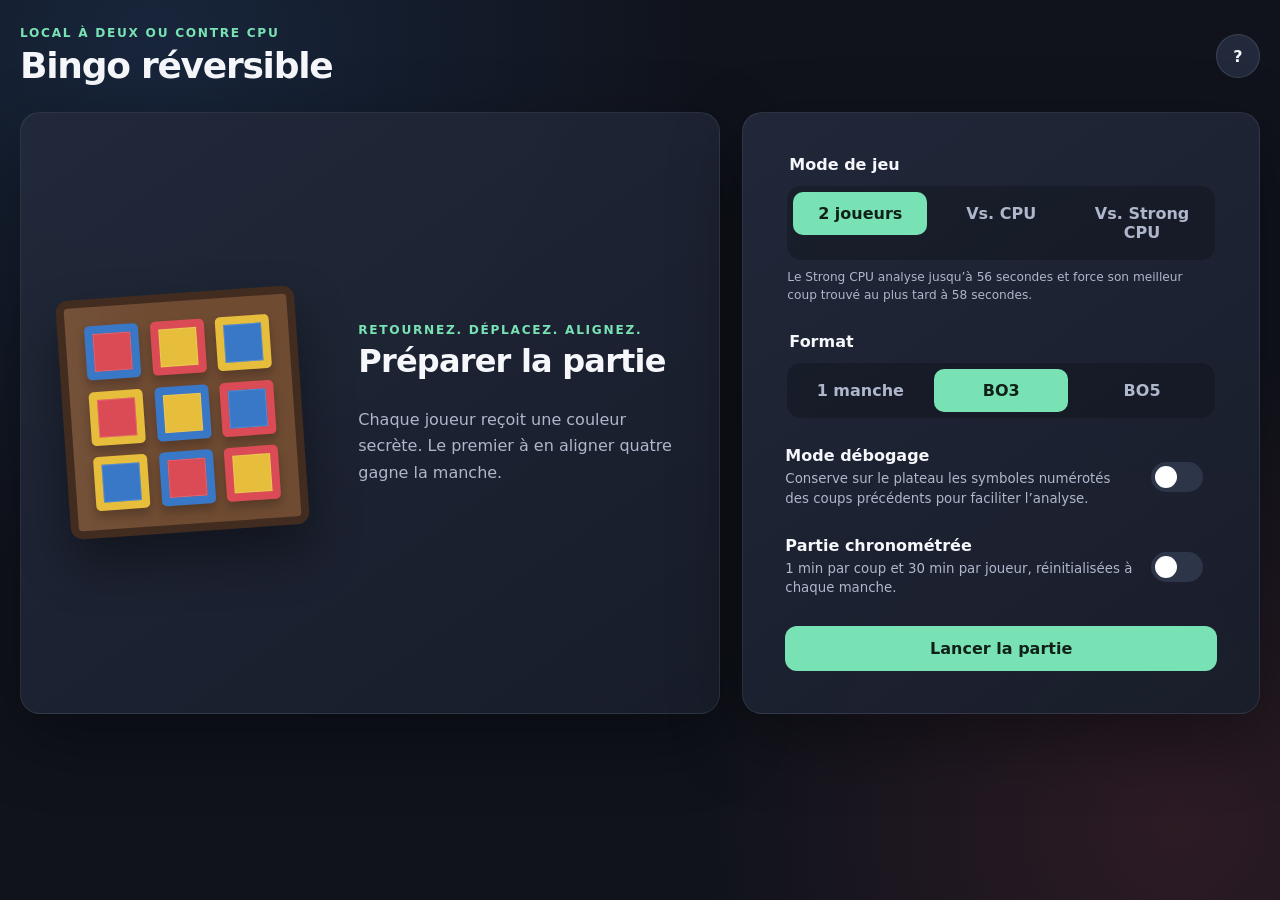
==== index.html @ 916dd103 "Charge les améliorations de partie et le Strong CPU v3" ====
<!doctype html>
<html lang="fr">
<head>
  <meta charset="utf-8">
  <meta name="viewport" content="width=device-width, initial-scale=1, viewport-fit=cover">
  <meta name="theme-color" content="#171a24">
  <meta name="description" content="Bingo réversible, jeu de stratégie sur un plateau 4 × 4, en local ou contre le CPU.">
  <title>Bingo réversible</title>
  <link rel="stylesheet" href="styles.css?v=3">
  <link rel="stylesheet" href="tile-fix.css?v=5">
  <link rel="stylesheet" href="mode-cpu.css?v=2">
  <link rel="stylesheet" href="result-score.css?v=2">
  <link rel="stylesheet" href="strong-upgrade.css?v=1">
  <link rel="stylesheet" href="game-upgrade-v3.css?v=1">
</head>
<body>
  <div class="app-shell">
    <header class="topbar">
      <div>
        <p class="eyebrow">Local à deux ou contre CPU</p>
        <h1>Bingo réversible</h1>
      </div>
      <button id="rulesBtn" class="icon-button" type="button" aria-label="Afficher les règles" title="Règles">?</button>
    </header>

    <main>
      <section id="menuScreen" class="screen menu-screen" aria-labelledby="menuTitle">
        <div class="hero-card">
          <div class="hero-board" aria-hidden="true">
            <div class="mini-tile tile-rb" data-face="0"></div>
            <div class="mini-tile tile-yr" data-face="0"></div>
            <div class="mini-tile tile-by" data-face="0"></div>
            <div class="mini-tile tile-yr" data-face="1"></div>
            <div class="mini-tile tile-by" data-face="1"></div>
            <div class="mini-tile tile-rb" data-face="1"></div>
            <div class="mini-tile tile-by" data-face="0"></div>
            <div class="mini-tile tile-rb" data-face="0"></div>
            <div class="mini-tile tile-yr" data-face="0"></div>
          </div>
          <div>
            <p class="eyebrow">Retournez. Déplacez. Alignez.</p>
            <h2 id="menuTitle">Préparer la partie</h2>
            <p>Chaque joueur reçoit une couleur secrète. Le premier à en aligner quatre gagne la manche.</p>
          </div>
        </div>

        <form id="setupForm" class="setup-card">
          <fieldset>
            <legend>Mode de jeu</legend>
            <div class="segmented-control mode-control" role="radiogroup" aria-label="Mode de jeu">
              <label><input type="radio" name="mode" value="local" checked><span>2 joueurs</span></label>
              <label><input type="radio" name="mode" value="cpu"><span>Vs. CPU</span></label>
              <label><input type="radio" name="mode" value="strong"><span>Vs. Strong CPU</span></label>
            </div>
            <small class="mode-note">Le Strong CPU analyse jusqu’à 56 secondes et force son meilleur coup trouvé au plus tard à 58 secondes.</small>
          </fieldset>

          <fieldset>
            <legend>Format</legend>
            <div class="segmented-control" role="radiogroup" aria-label="Format de la partie">
              <label><input type="radio" name="series" value="1"><span>1 manche</span></label>
              <label><input type="radio" name="series" value="3" checked><span>BO3</span></label>
              <label><input type="radio" name="series" value="5"><span>BO5</span></label>
            </div>
          </fieldset>

          <label class="toggle-row" for="timersEnabled">
            <span>
              <strong>Partie chronométrée</strong>
              <small>1 min par coup et 30 min par joueur, réinitialisées à chaque manche.</small>
            </span>
            <input id="timersEnabled" type="checkbox">
            <span class="toggle" aria-hidden="true"></span>
          </label>

          <button class="primary-button" type="submit">Lancer la partie</button>
        </form>
      </section>

      <section id="gameScreen" class="screen game-screen hidden" aria-live="polite">
        <div class="match-header">
          <div class="score-card player-card" id="player1Card">
            <div class="player-title"><span class="player-dot p1"></span><strong id="player1Name">Joueur 1</strong></div>
            <div class="player-stats">
              <span>Manches <b id="scoreP1">0</b></span>
              <span id="clockP1Wrap" class="clock hidden">⏱ <b id="clockP1">30:00</b></span>
            </div>
          </div>

          <div class="round-card">
            <span id="seriesLabel">BO3</span>
            <strong id="roundLabel">Manche 1</strong>
            <small id="moveLabel">Coup 1 / 50</small>
          </div>

          <div class="score-card player-card" id="player2Card">
            <div class="player-title"><span class="player-dot p2"></span><strong id="player2Name">Joueur 2</strong></div>
            <div class="player-stats">
              <span>Manches <b id="scoreP2">0</b></span>
              <span id="clockP2Wrap" class="clock hidden">⏱ <b id="clockP2">30:00</b></span>
            </div>
          </div>
        </div>

        <div class="turn-banner">
          <div>
            <span id="turnText">Tour du joueur 1</span>
            <small id="phaseText">Pose obligatoire</small>
          </div>
          <div id="turnClockWrap" class="turn-clock hidden" aria-label="Temps restant pour ce coup">
            <span>Ce coup</span>
            <strong id="turnClock">1:00</strong>
          </div>
        </div>

        <div class="game-layout">
          <section class="board-panel" aria-label="Plateau de jeu">
            <div id="board" class="board" role="grid" aria-label="Plateau 4 par 4"></div>
            <p id="boardHint" class="board-hint">Choisissez une tuile, puis une case vide.</p>
          </section>

          <aside class="control-panel">
            <section class="panel-block">
              <div class="panel-heading">
                <h2>Action</h2>
                <span id="emptyCount">16 cases libres</span>
              </div>
              <div id="actionButtons" class="action-buttons">
                <button type="button" data-action="place" class="action-button active">Poser</button>
                <button type="button" data-action="flip" class="action-button" disabled>Retourner</button>
                <button type="button" data-action="move" class="action-button" disabled>Déplacer</button>
              </div>
            </section>

            <section id="reservePanel" class="panel-block">
              <div class="panel-heading">
                <h2>Réserve</h2>
                <span id="reserveOwner">Joueur 1</span>
              </div>
              <p class="microcopy">Touchez une tuile pour la choisir. Touchez-la à nouveau pour changer de face.</p>
              <div id="reserveList" class="reserve-list"></div>
            </section>

            <section class="panel-block compact-block">
              <div class="legend-row"><span class="protected-sample">🔒</span><span>Protégée pendant ce tour</span></div>
              <div class="legend-row"><span class="center-sample"></span><span>Seule la couleur centrale compte</span></div>
            </section>

            <button id="quitBtn" class="secondary-button danger" type="button">Abandonner la partie</button>
          </aside>
        </div>
      </section>
    </main>
  </div>

  <div id="privacyOverlay" class="overlay hidden" role="dialog" aria-modal="true" aria-labelledby="privacyTitle">
    <div class="modal privacy-modal">
      <p class="eyebrow" id="privacyStep">Couleur secrète</p>
      <h2 id="privacyTitle">Joueur 1, regarde seul l’écran</h2>
      <p id="privacyInstruction">Quand l’autre joueur ne regarde plus, révèle ta couleur.</p>
      <div id="secretColorCard" class="secret-card concealed" aria-live="polite">
        <span id="secretColorName">?</span>
      </div>
      <button id="privacyButton" class="primary-button" type="button">Révéler ma couleur</button>
    </div>
  </div>

  <div id="resultOverlay" class="overlay hidden" role="dialog" aria-modal="true" aria-labelledby="resultTitle">
    <div class="modal result-modal">
      <p class="eyebrow" id="resultKicker">Fin de la manche</p>
      <h2 id="resultTitle">Joueur 1 gagne !</h2>
      <p id="resultText"></p>
      <div id="resultScore" class="result-scoreboard" aria-label="Score de la série"></div>
      <div id="revealedColors" class="revealed-colors"></div>
      <div class="modal-actions">
        <button id="nextRoundBtn" class="primary-button" type="button">Manche suivante</button>
        <button id="backToMenuBtn" class="secondary-button" type="button">Retour au menu</button>
      </div>
    </div>
  </div>

  <div id="rulesOverlay" class="overlay hidden" role="dialog" aria-modal="true" aria-labelledby="rulesTitle">
    <div class="modal rules-modal">
      <button id="closeRulesBtn" class="modal-close" type="button" aria-label="Fermer">×</button>
      <p class="eyebrow">Comment jouer</p>
      <h2 id="rulesTitle">Règles de Bingo réversible</h2>
      <div class="rules-content">
        <h3>But</h3>
        <p>Chaque joueur reçoit secrètement une couleur parmi rouge, jaune et bleu. Alignez quatre centres de votre couleur horizontalement, verticalement ou sur une grande diagonale.</p>

        <h3>Les tuiles</h3>
        <p>Chaque joueur possède trois exemplaires de chacune des trois tuiles réversibles : rouge/bleu, jaune/rouge et bleu/jaune. Vous choisissez librement la face visible au moment de la pose.</p>

        <h3>Déroulement</h3>
        <p>Tant qu’il reste plus de deux cases libres, poser une tuile est obligatoire. Dès qu’il ne reste que deux cases libres, vous pouvez à chaque tour poser, retourner ou déplacer une tuile d’une case horizontalement ou verticalement vers une case vide.</p>

        <h3>Protection</h3>
        <p>La tuile utilisée au coup précédent ne peut être ni retournée ni déplacée par l’adversaire. Elle redevient disponible au tour suivant.</p>

        <h3>Mode Vs. CPU</h3>
        <p>Vous êtes le joueur 1. Le CPU connaît uniquement sa propre couleur secrète. Il recherche les gains immédiats, bloque les menaces visibles et favorise les alignements prometteurs, sans calcul exhaustif.</p>

        <h3>Mode Vs. Strong CPU</h3>
        <p>Le Strong CPU ne connaît toujours que sa propre couleur. Il estime progressivement votre couleur à partir de vos coups, combine cette confiance avec une recherche alpha-bêta approfondie, puis confronte les meilleurs coups à des simulations Monte-Carlo. Il analyse jusqu’à 56 secondes et joue au plus tard à 58 secondes.</p>

        <h3>Fin de manche</h3>
        <p>Une manche est nulle après trois répétitions de la même position complète ou si personne ne gagne au 50e coup. Avec les chronomètres activés, dépasser une minute pour un coup ou épuiser ses trente minutes fait perdre la manche.</p>
      </div>
    </div>
  </div>

  <script src="js/config.js?v=4"></script>
  <script src="js/match.js?v=3"></script>
  <script src="js/ui.js?v=3"></script>
  <script src="js/rules.js?v=3"></script>
  <script src="js/cpu.js?v=2"></script>
  <script src="js/strong-cpu.js?v=1"></script>
  <script src="js/timer-result.js?v=3"></script>
  <script src="js/game-upgrade-v2.js?v=1"></script>
  <script src="js/game-upgrade-v3.js?v=1"></script>
</body>
</html>
---- styles.css ----
:root {
  --bg: #10131c;
  --surface: #191e2b;
  --surface-2: #22293a;
  --surface-3: #2d3549;
  --text: #f6f7fb;
  --muted: #aeb7cb;
  --accent: #79e2b4;
  --accent-strong: #47c990;
  --danger: #ff7777;
  --red: #db4b55;
  --blue: #3977c7;
  --yellow: #e7bd3c;
  --wood: #6f4b32;
  --wood-dark: #422c20;
  --shadow: 0 24px 70px rgba(0, 0, 0, .38);
  --radius: 20px;
}

* { box-sizing: border-box; }

html { min-height: 100%; }

body {
  margin: 0;
  min-height: 100vh;
  min-height: 100dvh;
  color: var(--text);
  background:
    radial-gradient(circle at 12% 5%, rgba(57, 119, 199, .18), transparent 34rem),
    radial-gradient(circle at 92% 92%, rgba(219, 75, 85, .14), transparent 30rem),
    var(--bg);
  font-family: Inter, ui-sans-serif, system-ui, -apple-system, BlinkMacSystemFont, "Segoe UI", sans-serif;
}

button, input { font: inherit; }
button { color: inherit; }
button:focus-visible, input:focus-visible { outline: 3px solid rgba(121, 226, 180, .85); outline-offset: 3px; }

.hidden { display: none !important; }

.app-shell { width: min(1240px, calc(100% - 28px)); margin: 0 auto; padding: 22px 0 40px; }

.topbar {
  min-height: 68px;
  display: flex;
  align-items: center;
  justify-content: space-between;
  gap: 20px;
  margin-bottom: 22px;
}

h1, h2, h3, p { margin-top: 0; }
h1 { margin-bottom: 0; font-size: clamp(1.55rem, 3vw, 2.25rem); letter-spacing: -.035em; }
h2 { font-size: clamp(1.45rem, 3vw, 2rem); letter-spacing: -.025em; }

.eyebrow {
  margin-bottom: 5px;
  color: var(--accent);
  font-size: .76rem;
  font-weight: 800;
  letter-spacing: .14em;
  text-transform: uppercase;
}

.icon-button, .modal-close {
  width: 44px;
  height: 44px;
  border: 1px solid rgba(255,255,255,.12);
  border-radius: 50%;
  background: var(--surface-2);
  cursor: pointer;
  font-weight: 900;
}

.menu-screen { display: grid; grid-template-columns: 1.15fr .85fr; gap: 22px; align-items: stretch; }
.hero-card, .setup-card, .match-header, .turn-banner, .board-panel, .control-panel {
  border: 1px solid rgba(255,255,255,.08);
  background: linear-gradient(145deg, rgba(34,41,58,.96), rgba(25,30,43,.96));
  box-shadow: var(--shadow);
}

.hero-card, .setup-card { border-radius: var(--radius); padding: clamp(22px, 4vw, 42px); }
.hero-card { display: grid; grid-template-columns: minmax(210px, .75fr) 1fr; gap: clamp(24px, 5vw, 56px); align-items: center; min-height: 490px; }
.hero-card p:last-child { color: var(--muted); line-height: 1.65; }

.hero-board {
  aspect-ratio: 1;
  display: grid;
  grid-template-columns: repeat(3, 1fr);
  gap: 6%;
  padding: 8%;
  border: 8px solid var(--wood-dark);
  border-radius: 12px;
  background: linear-gradient(90deg, rgba(255,255,255,.03), transparent 40%), var(--wood);
  transform: rotate(-4deg);
  box-shadow: 0 26px 50px rgba(0,0,0,.38);
}

.mini-tile, .tile-visual {
  --center: var(--red);
  --border: var(--blue);
  position: relative;
  aspect-ratio: 1;
  border: clamp(5px, .7vw, 10px) solid var(--border);
  border-radius: 5px;
  background: var(--center);
  box-shadow: inset 0 0 0 1px rgba(255,255,255,.15), 0 6px 10px rgba(0,0,0,.22);
}

.tile-rb[data-face="0"], .tile-rb.face-0 { --center: var(--red); --border: var(--blue); }
.tile-rb[data-face="1"], .tile-rb.face-1 { --center: var(--blue); --border: var(--red); }
.tile-yr[data-face="0"], .tile-yr.face-0 { --center: var(--yellow); --border: var(--red); }
.tile-yr[data-face="1"], .tile-yr.face-1 { --center: var(--red); --border: var(--yellow); }
.tile-by[data-face="0"], .tile-by.face-0 { --center: var(--blue); --border: var(--yellow); }
.tile-by[data-face="1"], .tile-by.face-1 { --center: var(--yellow); --border: var(--blue); }

.setup-card { display: flex; flex-direction: column; justify-content: center; gap: 28px; }
fieldset { padding: 0; border: 0; }
legend { margin-bottom: 12px; font-weight: 800; }
.segmented-control { display: grid; grid-template-columns: repeat(3, 1fr); gap: 7px; padding: 6px; border-radius: 14px; background: rgba(0,0,0,.22); }
.segmented-control label { cursor: pointer; }
.segmented-control input { position: absolute; opacity: 0; pointer-events: none; }
.segmented-control span { display: block; padding: 12px 8px; border-radius: 10px; text-align: center; font-weight: 750; color: var(--muted); }
.segmented-control input:checked + span { color: #102218; background: var(--accent); }

.toggle-row { display: grid; grid-template-columns: 1fr auto auto; align-items: center; gap: 14px; cursor: pointer; }
.toggle-row strong, .toggle-row small { display: block; }
.toggle-row small { margin-top: 4px; color: var(--muted); line-height: 1.45; }
.toggle-row input { position: absolute; opacity: 0; }
.toggle { width: 52px; height: 30px; border-radius: 20px; background: var(--surface-3); position: relative; transition: .2s; }
.toggle::after { content: ""; position: absolute; width: 22px; height: 22px; top: 4px; left: 4px; border-radius: 50%; background: white; transition: .2s; }
.toggle-row input:checked + .toggle { background: var(--accent-strong); }
.toggle-row input:checked + .toggle::after { transform: translateX(22px); }

.primary-button, .secondary-button, .action-button {
  border: 0;
  border-radius: 12px;
  padding: 13px 18px;
  cursor: pointer;
  font-weight: 850;
  transition: transform .15s, filter .15s, background .15s;
}
.primary-button { color: #102218; background: var(--accent); }
.secondary-button { background: var(--surface-3); }
.primary-button:hover, .secondary-button:hover, .action-button:hover:not(:disabled) { filter: brightness(1.08); transform: translateY(-1px); }
.primary-button:active, .secondary-button:active, .action-button:active:not(:disabled) { transform: translateY(1px); }
.secondary-button.danger { width: 100%; color: #ffd6d6; border: 1px solid rgba(255,119,119,.25); background: rgba(255,119,119,.1); }

.game-screen { display: block; }
.match-header { display: grid; grid-template-columns: 1fr auto 1fr; gap: 12px; padding: 12px; border-radius: 18px; }
.player-card { padding: 13px 15px; border-radius: 12px; background: rgba(0,0,0,.18); }
.player-card.active { box-shadow: inset 0 0 0 2px var(--accent); }
.player-title, .player-stats { display: flex; align-items: center; justify-content: space-between; gap: 8px; }
.player-stats { margin-top: 7px; color: var(--muted); font-size: .92rem; }
.player-dot { width: 10px; height: 10px; display: inline-block; margin-right: 7px; border-radius: 50%; }
.player-dot.p1 { background: #63a2ff; }
.player-dot.p2 { background: #ff8c93; }
.clock.warning, .turn-clock.warning { color: #ffd15c; }
.clock.danger, .turn-clock.danger { color: var(--danger); animation: pulse .85s infinite alternate; }
@keyframes pulse { to { opacity: .55; } }

.round-card { min-width: 118px; display: grid; place-content: center; text-align: center; }
.round-card span, .round-card small { color: var(--muted); }
.round-card strong { margin: 2px 0; }

.turn-banner { margin-top: 12px; padding: 12px 18px; border-radius: 16px; display: flex; align-items: center; justify-content: space-between; gap: 20px; }
.turn-banner span, .turn-banner small { display: block; }
.turn-banner small { margin-top: 3px; color: var(--muted); }
.turn-clock { display: flex; align-items: baseline; gap: 8px; }
.turn-clock span { color: var(--muted); font-size: .8rem; }

.game-layout { display: grid; grid-template-columns: minmax(0, 1fr) 330px; gap: 18px; margin-top: 18px; align-items: start; }
.board-panel { border-radius: var(--radius); padding: clamp(14px, 3vw, 30px); }
.board {
  width: min(100%, 670px);
  margin: 0 auto;
  aspect-ratio: 1;
  display: grid;
  grid-template-columns: repeat(4, 1fr);
  gap: clamp(5px, 1.1vw, 12px);
  padding: clamp(8px, 1.5vw, 18px);
  border: clamp(7px, 1.2vw, 14px) solid var(--wood-dark);
  border-radius: 13px;
  background:
    linear-gradient(90deg, transparent 48%, rgba(40,25,16,.22) 49%, rgba(40,25,16,.22) 51%, transparent 52%),
    linear-gradient(0deg, transparent 48%, rgba(40,25,16,.18) 49%, rgba(40,25,16,.18) 51%, transparent 52%),
    var(--wood);
  box-shadow: inset 0 0 28px rgba(0,0,0,.35), 0 22px 40px rgba(0,0,0,.3);
}

.board-cell {
  position: relative;
  border: 2px solid rgba(31,21,17,.6);
  border-radius: 7px;
  background: rgba(25, 17, 13, .26);
  cursor: default;
  min-width: 0;
}
.board-cell.interactive { cursor: pointer; }
.board-cell.interactive:hover, .board-cell.valid-destination { box-shadow: inset 0 0 0 4px rgba(121,226,180,.82); }
.board-cell.selected-source { box-shadow: inset 0 0 0 4px #fff; }
.board-cell.protected::after {
  content: "🔒";
  position: absolute;
  z-index: 3;
  top: 4px;
  right: 4px;
  display: grid;
  place-items: center;
  width: clamp(20px, 3vw, 30px);
  height: clamp(20px, 3vw, 30px);
  border-radius: 50%;
  background: rgba(12,14,20,.82);
  font-size: clamp(.7rem, 1.5vw, 1rem);
}
.board-cell.winning { animation: winGlow .65s ease-in-out infinite alternate; }
@keyframes winGlow { to { box-shadow: inset 0 0 0 5px white, 0 0 28px rgba(121,226,180,.9); } }

.board-cell .tile-visual { width: 100%; height: 100%; border-width: clamp(7px, 1.4vw, 15px); transition: transform .18s; }
.board-cell .tile-owner { position: absolute; z-index: 2; left: 5px; bottom: 5px; width: 10px; height: 10px; border: 2px solid rgba(255,255,255,.75); border-radius: 50%; }
.board-cell .tile-owner.owner-0 { background: #63a2ff; }
.board-cell .tile-owner.owner-1 { background: #ff8c93; }

.board-hint { min-height: 1.5em; margin: 17px 0 0; text-align: center; color: var(--muted); }
.board-hint.error { color: var(--danger); }

.control-panel { padding: 16px; border-radius: var(--radius); display: grid; gap: 14px; }
.panel-block { padding: 15px; border-radius: 14px; background: rgba(0,0,0,.17); }
.panel-heading { display: flex; align-items: baseline; justify-content: space-between; gap: 12px; margin-bottom: 12px; }
.panel-heading h2 { margin: 0; font-size: 1rem; }
.panel-heading span { color: var(--muted); font-size: .82rem; }
.action-buttons { display: grid; grid-template-columns: repeat(3, 1fr); gap: 6px; }
.action-button { padding: 10px 5px; color: var(--muted); background: var(--surface-3); font-size: .85rem; }
.action-button.active { color: #102218; background: var(--accent); }
.action-button:disabled { opacity: .35; cursor: not-allowed; }
.microcopy { color: var(--muted); font-size: .78rem; line-height: 1.45; }

.reserve-list { display: grid; gap: 9px; }
.reserve-item {
  display: grid;
  grid-template-columns: 60px 1fr auto;
  align-items: center;
  gap: 11px;
  width: 100%;
  padding: 9px;
  border: 2px solid transparent;
  border-radius: 12px;
  background: var(--surface-2);
  cursor: pointer;
  text-align: left;
}
.reserve-item.selected { border-color: var(--accent); }
.reserve-item:disabled { opacity: .36; cursor: not-allowed; }
.reserve-item .tile-visual { width: 52px; }
.reserve-item strong, .reserve-item small { display: block; }
.reserve-item small { margin-top: 3px; color: var(--muted); }
.reserve-count { min-width: 31px; padding: 6px 8px; border-radius: 999px; background: rgba(0,0,0,.25); text-align: center; font-weight: 850; }
.compact-block { display: grid; gap: 10px; }
.legend-row { display: flex; align-items: center; gap: 10px; color: var(--muted); font-size: .82rem; }
.protected-sample, .center-sample { display: inline-grid; place-items: center; width: 28px; height: 28px; border-radius: 7px; background: var(--surface-3); }
.center-sample::after { content: ""; width: 15px; height: 15px; background: var(--yellow); }

.overlay {
  position: fixed;
  z-index: 20;
  inset: 0;
  display: grid;
  place-items: center;
  padding: 18px;
  background: rgba(5, 7, 12, .82);
  backdrop-filter: blur(10px);
}
.modal {
  position: relative;
  width: min(100%, 510px);
  max-height: calc(100dvh - 36px);
  overflow: auto;
  padding: clamp(24px, 5vw, 38px);
  border: 1px solid rgba(255,255,255,.11);
  border-radius: 22px;
  background: var(--surface);
  box-shadow: var(--shadow);
  text-align: center;
}
.modal p { color: var(--muted); line-height: 1.55; }
.modal-actions { display: grid; grid-template-columns: 1fr 1fr; gap: 10px; margin-top: 22px; }
.modal-close { position: absolute; top: 13px; right: 13px; font-size: 1.55rem; }

.secret-card {
  --secret: var(--surface-3);
  width: min(240px, 70vw);
  aspect-ratio: 1.55;
  display: grid;
  place-items: center;
  margin: 26px auto;
  border: 7px solid rgba(255,255,255,.16);
  border-radius: 18px;
  background: var(--secret);
  box-shadow: 0 18px 35px rgba(0,0,0,.3);
  transition: .25s;
}
.secret-card span { font-size: clamp(1.4rem, 7vw, 2.5rem); font-weight: 950; text-transform: uppercase; text-shadow: 0 2px 8px rgba(0,0,0,.4); }
.secret-card.concealed { --secret: repeating-linear-gradient(45deg, #252d40, #252d40 14px, #30394e 14px, #30394e 28px); }
.secret-card.red { --secret: var(--red); }
.secret-card.blue { --secret: var(--blue); }
.secret-card.yellow { --secret: var(--yellow); color: #302609; }

.revealed-colors { display: grid; gap: 8px; margin-top: 18px; }
.color-chip { display: flex; justify-content: space-between; gap: 12px; padding: 10px 13px; border-radius: 10px; background: var(--surface-2); }
.color-name { font-weight: 900; }
.color-name.red { color: #ff858c; }
.color-name.blue { color: #82b2ff; }
.color-name.yellow { color: #f4d363; }

.rules-modal { width: min(100%, 700px); text-align: left; }
.rules-content { display: grid; gap: 4px; }
.rules-content h3 { margin: 15px 0 3px; font-size: 1rem; }
.rules-content p { margin-bottom: 0; }

@media (max-width: 900px) {
  .menu-screen, .game-layout { grid-template-columns: 1fr; }
  .hero-card { min-height: auto; }
  .control-panel { grid-template-columns: 1fr 1fr; }
  .control-panel > :last-child { grid-column: 1 / -1; }
}

@media (max-width: 640px) {
  .app-shell { width: min(100% - 18px, 1240px); padding-top: 10px; }
  .topbar { margin-bottom: 12px; }
  .hero-card { grid-template-columns: 1fr; }
  .hero-board { width: min(78vw, 300px); margin: 0 auto; }
  .match-header { grid-template-columns: 1fr 1fr; }
  .round-card { grid-column: 1 / -1; grid-row: 1; min-height: 58px; }
  .player-card { grid-row: 2; }
  .player-title, .player-stats { display: grid; justify-content: start; }
  .turn-banner { padding: 10px 13px; }
  .board-panel { padding: 9px; }
  .board { gap: 5px; padding: 7px; border-width: 7px; }
  .board-cell .tile-visual { border-width: 7px; }
  .control-panel { grid-template-columns: 1fr; padding: 10px; }
  .control-panel > :last-child { grid-column: auto; }
  .reserve-list { grid-template-columns: repeat(3, 1fr); }
  .reserve-item { grid-template-columns: 1fr; justify-items: center; text-align: center; padding: 7px 4px; }
  .reserve-item .tile-visual { width: min(52px, 15vw); }
  .reserve-item small { display: none; }
  .reserve-count { padding: 4px 8px; }
  .modal-actions { grid-template-columns: 1fr; }
}

@media (max-width: 420px) {
  .turn-clock { display: grid; justify-items: end; gap: 0; }
  .action-button { font-size: .78rem; }
  .panel-block { padding: 11px; }
}
---- tile-fix.css ----
/* Correctif d’affichage des tuiles sur le plateau. */

.board-cell {
  padding: 0;
  overflow: hidden;
  appearance: none;
  -webkit-appearance: none;
  line-height: 0;
}

.board-cell .tile-visual {
  position: absolute;
  inset: 7%;
  display: block;
  width: auto;
  height: auto;
  aspect-ratio: auto;
  border-width: clamp(6px, 1.15vw, 13px);
  border-style: solid;
  border-color: var(--border);
  background: var(--center);
  pointer-events: none;
}

/* Pastille du joueur ayant effectué le dernier coup.
   Elle est dessinée sur la case protégée, indépendamment du contenu de la tuile. */
.board-cell.protected::before {
  content: "";
  position: absolute;
  z-index: 4;
  left: clamp(6px, .8vw, 10px);
  bottom: clamp(6px, .8vw, 10px);
  display: block;
  width: clamp(13px, 1.5vw, 19px);
  height: clamp(13px, 1.5vw, 19px);
  border-radius: 50%;
  pointer-events: none;
}

.board-cell.protected.last-owner-0::before {
  background: #ffffff;
  border: 2px solid #111318;
  box-shadow: 0 1px 6px rgba(0, 0, 0, .65);
}

.board-cell.protected.last-owner-1::before {
  background: #050609;
  border: 2px solid #ffffff;
  box-shadow: 0 1px 6px rgba(0, 0, 0, .7);
}

/* L’ancien élément de propriétaire n’est plus utilisé. */
.board-cell .tile-owner {
  display: none !important;
}

@media (max-width: 640px) {
  .board-cell .tile-visual {
    inset: 6%;
    border-width: 7px;
  }

  .board-cell.protected::before {
    left: 4px;
    bottom: 4px;
    width: 13px;
    height: 13px;
  }
}
---- mode-cpu.css ----
/* Modes local, CPU et Strong CPU, ainsi que les repères de joueurs. */

.segmented-control.mode-control {
  grid-template-columns: repeat(3, 1fr);
}

.mode-note {
  display: block;
  margin-top: 9px;
  color: var(--muted);
  font-size: .76rem;
  line-height: 1.45;
}

.player-dot.p1 {
  background: #ffffff;
  border: 1px solid rgba(0, 0, 0, .35);
  box-shadow: 0 0 0 1px rgba(255, 255, 255, .28);
}

.player-dot.p2 {
  background: #050609;
  border: 1px solid rgba(255, 255, 255, .72);
  box-shadow: 0 0 0 1px rgba(0, 0, 0, .45);
}

.game-screen.cpu-turn .control-panel {
  opacity: .72;
}

.game-screen.cpu-turn .board-cell,
.game-screen.cpu-turn .reserve-item,
.game-screen.cpu-turn .action-button {
  cursor: wait;
}

.cpu-label {
  display: inline-flex;
  align-items: center;
  gap: 6px;
}

.cpu-label::after {
  content: "CPU";
  padding: 2px 7px;
  border: 1px solid rgba(255, 255, 255, .16);
  border-radius: 999px;
  color: var(--muted);
  font-size: .66rem;
  font-weight: 800;
  letter-spacing: .06em;
}

@media (max-width: 640px) {
  .segmented-control.mode-control span {
    min-height: 52px;
    display: grid;
    place-items: center;
    padding-inline: 5px;
    font-size: .78rem;
    line-height: 1.15;
  }
}
---- result-score.css ----
/* Tableau du score courant/final affiché dans la fenêtre de résultat. */

/* L’écran de résultat laisse désormais voir nettement la combinaison gagnante. */
#resultOverlay {
  background: rgba(5, 7, 12, .38);
  backdrop-filter: blur(2px);
  -webkit-backdrop-filter: blur(2px);
}

#resultOverlay .result-modal {
  background: rgba(25, 30, 43, .82);
  border-color: rgba(255, 255, 255, .16);
  box-shadow: 0 24px 70px rgba(0, 0, 0, .48);
}

.result-scoreboard {
  margin-top: 22px;
  padding: 14px 16px 16px;
  border: 1px solid rgba(255, 255, 255, .09);
  border-radius: 14px;
  background: rgba(0, 0, 0, .16);
}

.result-score-title {
  margin: 0 0 11px;
  color: var(--muted);
  font-size: .78rem;
  font-weight: 850;
  letter-spacing: .09em;
  text-align: center;
  text-transform: uppercase;
}

.result-score-row {
  display: grid;
  grid-template-columns: minmax(0, 1fr) auto auto auto minmax(0, 1fr);
  align-items: center;
  gap: 11px;
}

.result-score-player {
  display: flex;
  align-items: center;
  gap: 9px;
  min-width: 0;
  font-weight: 800;
  text-align: left;
}

.result-score-player.right {
  justify-content: flex-end;
  text-align: right;
}

.result-score-player .player-dot {
  flex: 0 0 auto;
  margin: 0;
}

.result-score-number {
  min-width: 1ch;
  font-size: clamp(1.55rem, 5vw, 2.2rem);
  line-height: 1;
}

.result-score-separator {
  color: var(--muted);
  font-size: 1.35rem;
  font-weight: 800;
}

@media (max-width: 440px) {
  .result-scoreboard {
    padding-inline: 11px;
  }

  .result-score-row {
    gap: 7px;
  }

  .result-score-player {
    gap: 6px;
    font-size: .86rem;
  }
}
---- strong-upgrade.css ----
/* Pastille du dernier joueur centrée sur la tuile. */
.board-cell.protected::before {
  left: 50%;
  top: 50%;
  bottom: auto;
  transform: translate(-50%, -50%);
  width: clamp(14px, 1.6vw, 20px);
  height: clamp(14px, 1.6vw, 20px);
}

@media (max-width: 640px) {
  .board-cell.protected::before {
    left: 50%;
    top: 50%;
    bottom: auto;
    width: 14px;
    height: 14px;
  }
}
---- game-upgrade-v3.css ----
/* Mémoire de réserve, rappel de couleur et symboles de coups. */

.recall-color-button {
  width: 100%;
  margin-bottom: 10px;
  color: #dbe7ff;
  border: 1px solid rgba(121, 226, 180, .22);
  background: rgba(121, 226, 180, .08);
}

.recall-color-button:disabled {
  opacity: .45;
  cursor: not-allowed;
}

/* L’ancien pseudo-élément était uniquement une pastille centrée. */
.board-cell.protected::before {
  display: none !important;
}

.current-move-marker {
  position: absolute;
  z-index: 5;
  left: 50%;
  top: 50%;
  display: grid;
  place-items: center;
  width: clamp(24px, 2.4vw, 34px);
  height: clamp(24px, 2.4vw, 34px);
  border-radius: 50%;
  transform: translate(-50%, -50%);
  font-size: clamp(1rem, 1.8vw, 1.35rem);
  font-weight: 950;
  line-height: 1;
  pointer-events: none;
  box-shadow: 0 2px 9px rgba(0, 0, 0, .62);
}

.current-move-marker.player-0,
.debug-move-marker.player-0 {
  color: #101217;
  border: 2px solid #111318;
  background: #ffffff;
}

.current-move-marker.player-1,
.debug-move-marker.player-1 {
  color: #ffffff;
  border: 2px solid rgba(255, 255, 255, .92);
  background: #050609;
}

.current-move-marker.action-place > span {
  transform: translateY(-1px);
  font-size: 1.25em;
}

.current-move-marker small {
  position: absolute;
  right: -5px;
  bottom: -5px;
  display: grid;
  place-items: center;
  min-width: 17px;
  height: 17px;
  padding: 0 3px;
  border-radius: 9px;
  color: #ffffff;
  border: 1px solid rgba(255, 255, 255, .6);
  background: #273048;
  font-size: .58rem;
  line-height: 1;
}

.debug-move-stack {
  position: absolute;
  z-index: 4;
  inset: 4px;
  display: flex;
  flex-wrap: wrap;
  align-content: flex-end;
  align-items: flex-end;
  gap: 2px;
  pointer-events: none;
}

.debug-move-marker {
  position: relative;
  display: inline-grid;
  grid-template-columns: auto auto;
  align-items: center;
  gap: 1px;
  min-width: 22px;
  height: 18px;
  padding: 0 3px;
  border-radius: 9px;
  font-size: .65rem;
  font-weight: 900;
  line-height: 1;
  box-shadow: 0 1px 4px rgba(0, 0, 0, .58);
}

.debug-symbol {
  font-size: .82rem;
}

.debug-number {
  font-size: .55rem;
}

.debug-move-overflow {
  display: inline-grid;
  place-items: center;
  min-width: 24px;
  height: 18px;
  padding: 0 4px;
  border-radius: 9px;
  color: #ffffff;
  background: rgba(18, 22, 32, .9);
  font-size: .58rem;
  font-weight: 850;
}

@media (max-width: 640px) {
  .current-move-marker {
    width: 25px;
    height: 25px;
    font-size: 1rem;
  }

  .debug-move-stack {
    inset: 2px;
    gap: 1px;
  }

  .debug-move-marker {
    min-width: 18px;
    height: 15px;
    padding-inline: 2px;
    font-size: .55rem;
  }

  .debug-symbol {
    font-size: .68rem;
  }
}
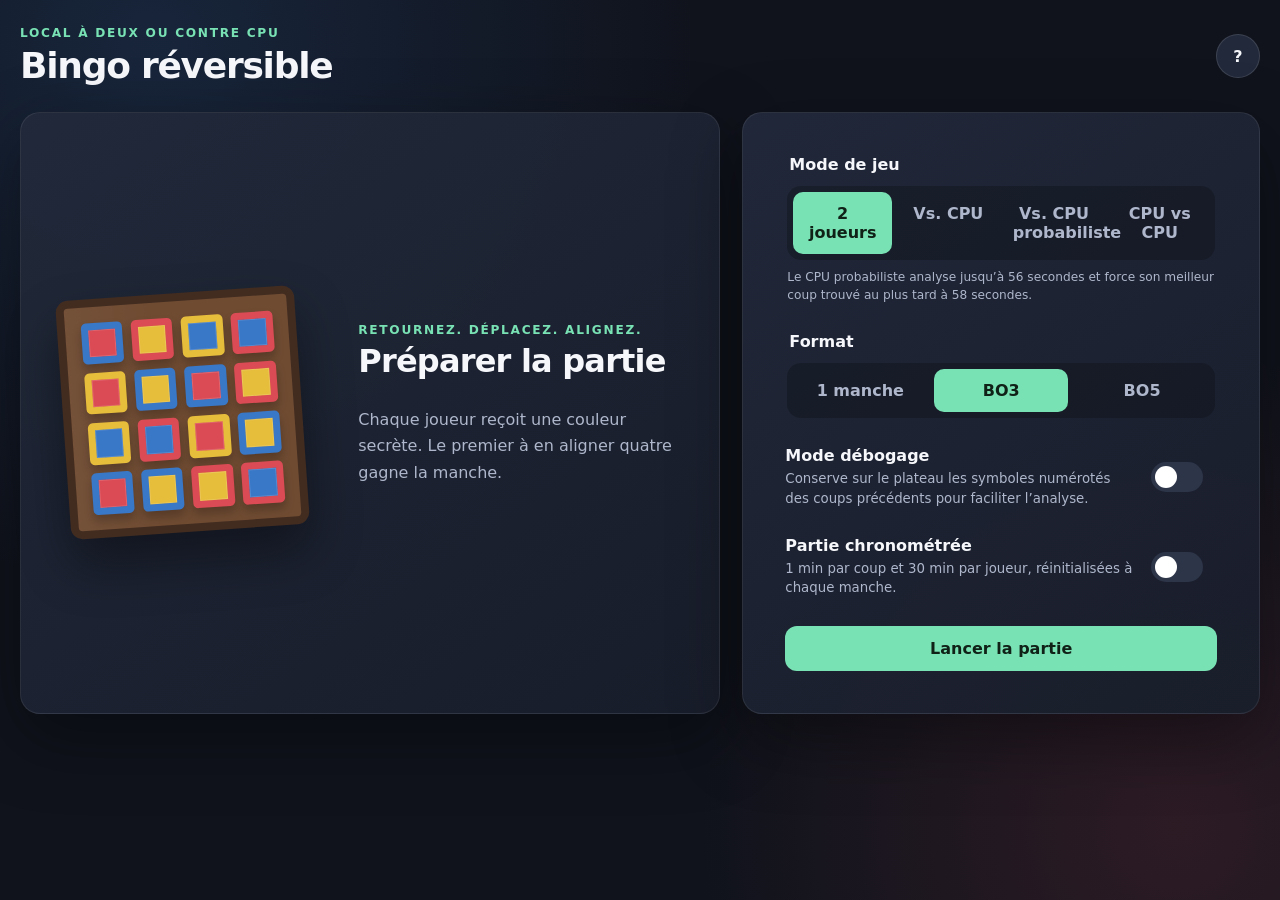
==== commit a0255111: "Renomme le CPU probabiliste, ajoute CPU contre CPU et corrige le plateau du menu" ====
--- a/index.html
+++ b/index.html
@@ -12,6 +12,7 @@
   <link rel="stylesheet" href="result-score.css?v=2">
   <link rel="stylesheet" href="strong-upgrade.css?v=1">
   <link rel="stylesheet" href="game-upgrade-v3.css?v=1">
+  <link rel="stylesheet" href="game-upgrade-v4.css?v=1">
 </head>
 <body>
   <div class="app-shell">
@@ -30,12 +31,19 @@
             <div class="mini-tile tile-rb" data-face="0"></div>
             <div class="mini-tile tile-yr" data-face="0"></div>
             <div class="mini-tile tile-by" data-face="0"></div>
+            <div class="mini-tile tile-rb" data-face="1"></div>
             <div class="mini-tile tile-yr" data-face="1"></div>
             <div class="mini-tile tile-by" data-face="1"></div>
-            <div class="mini-tile tile-rb" data-face="1"></div>
-            <div class="mini-tile tile-by" data-face="0"></div>
             <div class="mini-tile tile-rb" data-face="0"></div>
             <div class="mini-tile tile-yr" data-face="0"></div>
+            <div class="mini-tile tile-by" data-face="0"></div>
+            <div class="mini-tile tile-rb" data-face="1"></div>
+            <div class="mini-tile tile-yr" data-face="1"></div>
+            <div class="mini-tile tile-by" data-face="1"></div>
+            <div class="mini-tile tile-rb" data-face="0"></div>
+            <div class="mini-tile tile-by" data-face="1"></div>
+            <div class="mini-tile tile-yr" data-face="0"></div>
+            <div class="mini-tile tile-rb" data-face="1"></div>
           </div>
           <div>
             <p class="eyebrow">Retournez. Déplacez. Alignez.</p>
@@ -50,9 +58,28 @@
             <div class="segmented-control mode-control" role="radiogroup" aria-label="Mode de jeu">
               <label><input type="radio" name="mode" value="local" checked><span>2 joueurs</span></label>
               <label><input type="radio" name="mode" value="cpu"><span>Vs. CPU</span></label>
-              <label><input type="radio" name="mode" value="strong"><span>Vs. Strong CPU</span></label>
-            </div>
-            <small class="mode-note">Le Strong CPU analyse jusqu’à 56 secondes et force son meilleur coup trouvé au plus tard à 58 secondes.</small>
+              <label><input type="radio" name="mode" value="probabilistic"><span>Vs. CPU probabiliste</span></label>
+              <label><input type="radio" name="mode" value="cpu-duel"><span>CPU vs CPU</span></label>
+            </div>
+            <small class="mode-note">Le CPU probabiliste analyse jusqu’à 56 secondes et force son meilleur coup trouvé au plus tard à 58 secondes.</small>
+          </fieldset>
+
+          <fieldset id="cpuDuelOptions" class="cpu-duel-options hidden">
+            <legend>Niveaux des CPU</legend>
+            <label class="cpu-level-row">
+              <span>CPU joueur 1</span>
+              <span class="segmented-control">
+                <label><input type="radio" name="cpu1Level" value="basic" checked><span>Basique</span></label>
+                <label><input type="radio" name="cpu1Level" value="probabilistic"><span>Probabiliste</span></label>
+              </span>
+            </label>
+            <label class="cpu-level-row">
+              <span>CPU joueur 2</span>
+              <span class="segmented-control">
+                <label><input type="radio" name="cpu2Level" value="basic" checked><span>Basique</span></label>
+                <label><input type="radio" name="cpu2Level" value="probabilistic"><span>Probabiliste</span></label>
+              </span>
+            </label>
           </fieldset>
 
           <fieldset>
@@ -197,11 +224,14 @@
         <h3>Protection</h3>
         <p>La tuile utilisée au coup précédent ne peut être ni retournée ni déplacée par l’adversaire. Elle redevient disponible au tour suivant.</p>
 
-        <h3>Mode Vs. CPU</h3>
-        <p>Vous êtes le joueur 1. Le CPU connaît uniquement sa propre couleur secrète. Il recherche les gains immédiats, bloque les menaces visibles et favorise les alignements prometteurs, sans calcul exhaustif.</p>
-
-        <h3>Mode Vs. Strong CPU</h3>
-        <p>Le Strong CPU ne connaît toujours que sa propre couleur. Il estime progressivement votre couleur à partir de vos coups, combine cette confiance avec une recherche alpha-bêta approfondie, puis confronte les meilleurs coups à des simulations Monte-Carlo. Il analyse jusqu’à 56 secondes et joue au plus tard à 58 secondes.</p>
+        <h3>CPU basique</h3>
+        <p>Le CPU basique cherche les victoires immédiates, bloque en priorité les gains adverses au coup suivant et évalue ensuite les lignes prometteuses.</p>
+
+        <h3>CPU probabiliste</h3>
+        <p>Le CPU probabiliste ne connaît que sa propre couleur. Il tente de déduire celle de son adversaire, puis utilise alpha-bêta et Monte-Carlo. Avant cette recherche, il applique obligatoirement le filtre défensif du CPU basique. Il analyse jusqu’à 56 secondes et joue au plus tard à 58 secondes.</p>
+
+        <h3>CPU contre CPU</h3>
+        <p>Vous pouvez choisir séparément Basique ou Probabiliste pour chacun des deux CPU. Chaque CPU ne connaît que sa propre couleur.</p>
 
         <h3>Fin de manche</h3>
         <p>Une manche est nulle après trois répétitions de la même position complète ou si personne ne gagne au 50e coup. Avec les chronomètres activés, dépasser une minute pour un coup ou épuiser ses trente minutes fait perdre la manche.</p>
@@ -218,5 +248,23 @@
   <script src="js/timer-result.js?v=3"></script>
   <script src="js/game-upgrade-v2.js?v=1"></script>
   <script src="js/game-upgrade-v3.js?v=1"></script>
+  <script src="js/game-upgrade-v4.js?v=1"></script>
+  <script>
+    (() => {
+      const renderReserveBeforeControllerFix = renderReserve;
+      renderReserve = function renderReserveWithControllerSwitchFix() {
+        if (state.reserveMemoryPlayer !== state.currentPlayer) {
+          const human = Array.isArray(state.controllers)
+            ? state.controllers[state.currentPlayer] === "human"
+            : state.mode === "local" || state.currentPlayer === 0;
+          if (human && state.faceMemory?.[state.currentPlayer]) {
+            state.selectedFace = state.faceMemory[state.currentPlayer][state.selectedTileType] ?? 0;
+          }
+          state.reserveMemoryPlayer = state.currentPlayer;
+        }
+        return renderReserveBeforeControllerFix();
+      };
+    })();
+  </script>
 </body>
-</html>+</html>
--- a/game-upgrade-v4.css
+++ b/game-upgrade-v4.css
@@ -0,0 +1,108 @@
+/* Menu 4 × 4, duel de CPU et symboles du dernier coup sans disque. */
+
+.hero-board {
+  grid-template-columns: repeat(4, 1fr);
+  gap: 4.5%;
+  padding: 6.5%;
+}
+
+.hero-board .mini-tile {
+  border-width: clamp(4px, .55vw, 8px);
+}
+
+.segmented-control.mode-control {
+  grid-template-columns: repeat(4, minmax(0, 1fr));
+}
+
+.cpu-duel-options {
+  display: grid;
+  gap: 14px;
+  padding: 16px;
+  border: 1px solid rgba(255, 255, 255, .08);
+  border-radius: 14px;
+  background: rgba(0, 0, 0, .12);
+}
+
+.cpu-duel-options.hidden {
+  display: none;
+}
+
+.cpu-level-row {
+  display: grid;
+  grid-template-columns: minmax(105px, .75fr) 1.6fr;
+  align-items: center;
+  gap: 12px;
+}
+
+.cpu-level-row > span {
+  color: var(--muted);
+  font-size: .86rem;
+  font-weight: 800;
+}
+
+.cpu-level-row .segmented-control {
+  grid-template-columns: repeat(2, 1fr);
+}
+
+/* Le symbole central n'a plus de cercle ou de fond. */
+.current-move-marker,
+.current-move-marker.player-0,
+.current-move-marker.player-1 {
+  width: auto;
+  height: auto;
+  min-width: 0;
+  min-height: 0;
+  padding: 0;
+  border: 0 !important;
+  border-radius: 0;
+  background: transparent !important;
+  box-shadow: none;
+}
+
+.current-move-marker.player-0 {
+  color: #ffffff;
+  text-shadow: 0 1px 3px #000000, 0 0 3px #000000;
+}
+
+.current-move-marker.player-1 {
+  color: #050609;
+  text-shadow: 0 0 2px #ffffff, 0 1px 3px rgba(255, 255, 255, .95);
+}
+
+.current-move-marker > span {
+  display: block;
+  font-size: clamp(1.35rem, 2.5vw, 2rem);
+  font-weight: 1000;
+  line-height: 1;
+}
+
+.current-move-marker.action-place > span {
+  font-size: clamp(1.55rem, 2.8vw, 2.25rem);
+  transform: none;
+}
+
+.current-move-marker small {
+  right: -12px;
+  bottom: -9px;
+}
+
+@media (max-width: 820px) {
+  .segmented-control.mode-control {
+    grid-template-columns: repeat(2, 1fr);
+  }
+}
+
+@media (max-width: 520px) {
+  .cpu-level-row {
+    grid-template-columns: 1fr;
+    gap: 6px;
+  }
+
+  .current-move-marker > span {
+    font-size: 1.35rem;
+  }
+
+  .current-move-marker.action-place > span {
+    font-size: 1.55rem;
+  }
+}
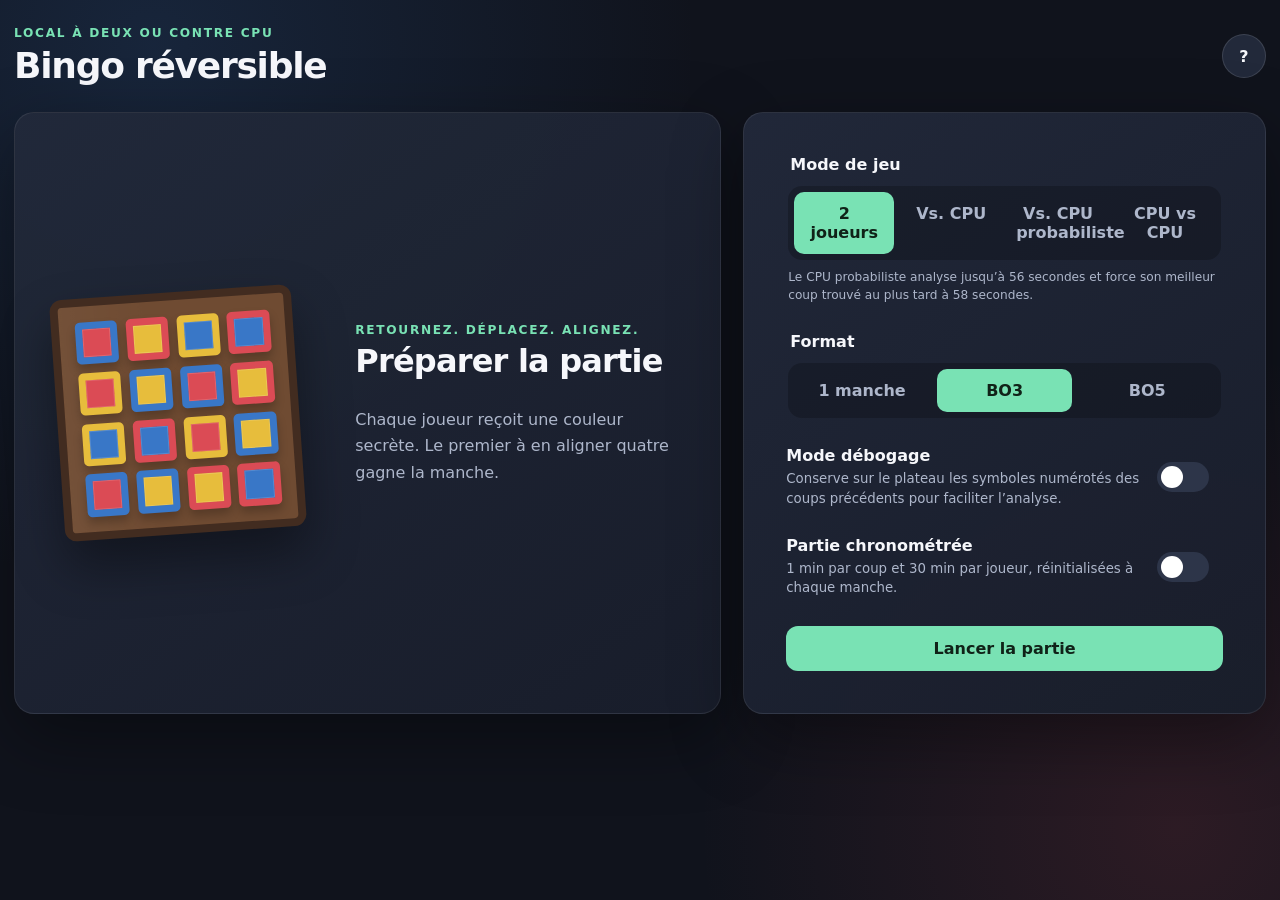
==== commit 0e3f00c2: "Charge le journal, les coordonnées et l'enchaînement automatique" ====
--- a/index.html
+++ b/index.html
@@ -13,6 +13,7 @@
   <link rel="stylesheet" href="strong-upgrade.css?v=1">
   <link rel="stylesheet" href="game-upgrade-v3.css?v=1">
   <link rel="stylesheet" href="game-upgrade-v4.css?v=1">
+  <link rel="stylesheet" href="game-upgrade-v5.css?v=1">
 </head>
 <body>
   <div class="app-shell">
@@ -66,20 +67,20 @@
 
           <fieldset id="cpuDuelOptions" class="cpu-duel-options hidden">
             <legend>Niveaux des CPU</legend>
-            <label class="cpu-level-row">
+            <div class="cpu-level-row">
               <span>CPU joueur 1</span>
-              <span class="segmented-control">
+              <div class="segmented-control" role="radiogroup" aria-label="Niveau du CPU joueur 1">
                 <label><input type="radio" name="cpu1Level" value="basic" checked><span>Basique</span></label>
                 <label><input type="radio" name="cpu1Level" value="probabilistic"><span>Probabiliste</span></label>
-              </span>
-            </label>
-            <label class="cpu-level-row">
+              </div>
+            </div>
+            <div class="cpu-level-row">
               <span>CPU joueur 2</span>
-              <span class="segmented-control">
+              <div class="segmented-control" role="radiogroup" aria-label="Niveau du CPU joueur 2">
                 <label><input type="radio" name="cpu2Level" value="basic" checked><span>Basique</span></label>
                 <label><input type="radio" name="cpu2Level" value="probabilistic"><span>Probabiliste</span></label>
-              </span>
-            </label>
+              </div>
+            </div>
           </fieldset>
 
           <fieldset>
@@ -249,6 +250,7 @@
   <script src="js/game-upgrade-v2.js?v=1"></script>
   <script src="js/game-upgrade-v3.js?v=1"></script>
   <script src="js/game-upgrade-v4.js?v=1"></script>
+  <script src="js/game-upgrade-v5.js?v=1"></script>
   <script>
     (() => {
       const renderReserveBeforeControllerFix = renderReserve;
@@ -267,4 +269,4 @@
     })();
   </script>
 </body>
-</html>
+</html>
--- a/game-upgrade-v5.css
+++ b/game-upgrade-v5.css
@@ -0,0 +1,226 @@
+/* Journal des coups, coordonnées du plateau et enchaînement automatique. */
+
+.app-shell {
+  width: min(1500px, calc(100% - 28px));
+}
+
+.game-layout.with-move-log {
+  grid-template-columns: minmax(190px, 235px) minmax(0, 1fr) 310px;
+}
+
+.move-log-panel {
+  position: sticky;
+  top: 16px;
+  max-height: min(760px, calc(100vh - 36px));
+  display: flex;
+  flex-direction: column;
+  min-width: 0;
+  padding: 18px 14px;
+  border: 1px solid rgba(255, 255, 255, .08);
+  border-radius: var(--radius);
+  background: linear-gradient(145deg, rgba(34, 41, 58, .96), rgba(25, 30, 43, .96));
+  box-shadow: var(--shadow);
+}
+
+.move-log-heading {
+  display: flex;
+  align-items: flex-start;
+  justify-content: space-between;
+  gap: 10px;
+  padding: 0 3px 12px;
+  border-bottom: 1px solid rgba(255, 255, 255, .08);
+}
+
+.move-log-heading h2 {
+  margin: 0;
+  font-size: 1rem;
+}
+
+.move-log-heading .eyebrow {
+  margin-bottom: 3px;
+  font-size: .62rem;
+}
+
+#moveLogCount {
+  min-width: 30px;
+  padding: 5px 7px;
+  border-radius: 999px;
+  color: var(--muted);
+  background: rgba(0, 0, 0, .22);
+  text-align: center;
+  font-size: .72rem;
+  font-weight: 850;
+}
+
+.move-log-list {
+  min-height: 0;
+  margin: 0;
+  padding: 10px 2px 4px;
+  overflow: auto;
+  list-style: none;
+  scrollbar-width: thin;
+}
+
+.move-log-entry {
+  display: grid;
+  grid-template-columns: 24px 10px minmax(0, 1fr);
+  align-items: center;
+  gap: 7px;
+  padding: 8px 5px;
+  border-bottom: 1px solid rgba(255, 255, 255, .055);
+}
+
+.move-log-number {
+  color: var(--muted);
+  font-size: .68rem;
+  font-weight: 850;
+  text-align: right;
+}
+
+.move-log-player {
+  width: 9px;
+  height: 9px;
+  border-radius: 50%;
+}
+
+.move-log-player.player-0 {
+  border: 1px solid rgba(0, 0, 0, .55);
+  background: #ffffff;
+}
+
+.move-log-player.player-1 {
+  border: 1px solid rgba(255, 255, 255, .8);
+  background: #050609;
+}
+
+.move-log-content {
+  min-width: 0;
+  display: grid;
+  gap: 2px;
+}
+
+.move-log-content strong {
+  color: var(--text);
+  font-size: .78rem;
+}
+
+.move-log-content span {
+  overflow: hidden;
+  color: var(--muted);
+  font-size: .68rem;
+  line-height: 1.3;
+  text-overflow: ellipsis;
+  white-space: nowrap;
+}
+
+.move-log-empty {
+  margin: 16px 4px 0;
+  color: var(--muted);
+  font-size: .75rem;
+  text-align: center;
+}
+
+.board-coordinate-frame {
+  width: min(100%, 710px);
+  margin: 0 auto;
+}
+
+.board-column-labels {
+  display: grid;
+  grid-template-columns: repeat(4, 1fr);
+  margin: 0 34px 7px 0;
+  padding: 0 clamp(8px, 1.5vw, 18px);
+  gap: clamp(5px, 1.1vw, 12px);
+  color: var(--accent);
+  font-size: clamp(.78rem, 1.5vw, 1rem);
+  font-weight: 950;
+  text-align: center;
+}
+
+.board-coordinate-row {
+  display: grid;
+  grid-template-columns: minmax(0, 1fr) 27px;
+  align-items: stretch;
+  gap: 7px;
+}
+
+.board-coordinate-row .board {
+  width: 100%;
+}
+
+.board-row-labels {
+  display: grid;
+  grid-template-rows: repeat(4, 1fr);
+  padding: clamp(8px, 1.5vw, 18px) 0;
+  gap: clamp(5px, 1.1vw, 12px);
+  color: var(--accent);
+  font-size: clamp(.78rem, 1.5vw, 1rem);
+  font-weight: 950;
+}
+
+.board-row-labels span {
+  display: grid;
+  place-items: center;
+}
+
+.cpu-auto-advance-row {
+  margin-top: 3px;
+  padding-top: 14px;
+  border-top: 1px solid rgba(255, 255, 255, .08);
+}
+
+.auto-advance-countdown {
+  margin: 12px 0 0;
+  padding: 10px 12px;
+  border: 1px solid rgba(121, 226, 180, .24);
+  border-radius: 11px;
+  color: #d8f8ea;
+  background: rgba(121, 226, 180, .08);
+  font-size: .82rem;
+  font-weight: 800;
+  text-align: center;
+}
+
+@media (max-width: 1180px) {
+  .game-layout.with-move-log {
+    grid-template-columns: minmax(0, 1fr) 300px;
+  }
+
+  .move-log-panel {
+    position: static;
+    grid-column: 1 / -1;
+    max-height: 260px;
+    order: 3;
+  }
+
+  .move-log-list {
+    display: grid;
+    grid-template-columns: repeat(auto-fit, minmax(175px, 1fr));
+    gap: 2px 10px;
+  }
+}
+
+@media (max-width: 760px) {
+  .game-layout.with-move-log {
+    grid-template-columns: 1fr;
+  }
+
+  .move-log-panel,
+  .board-panel,
+  .control-panel {
+    grid-column: 1;
+  }
+
+  .move-log-panel {
+    max-height: 230px;
+  }
+
+  .board-coordinate-row {
+    grid-template-columns: minmax(0, 1fr) 22px;
+    gap: 4px;
+  }
+
+  .board-column-labels {
+    margin-right: 26px;
+  }
+}
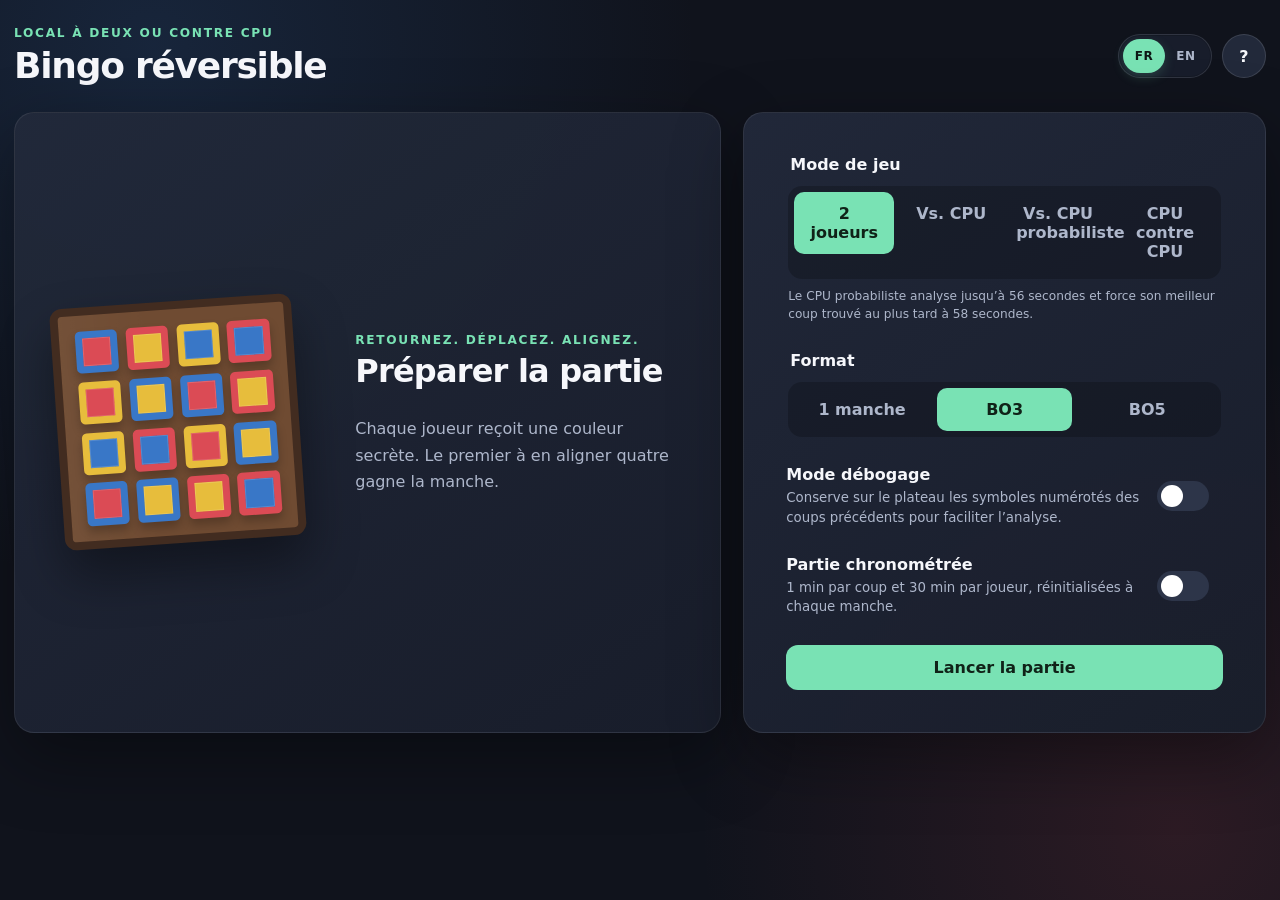
==== commit 35848023: "Charge les corrections de réserve v7" ====
--- a/index.html
+++ b/index.html
@@ -268,5 +268,6 @@
       };
     })();
   </script>
+  <script src="js/game-upgrade-v7.js?v=1"></script>
 </body>
 </html>
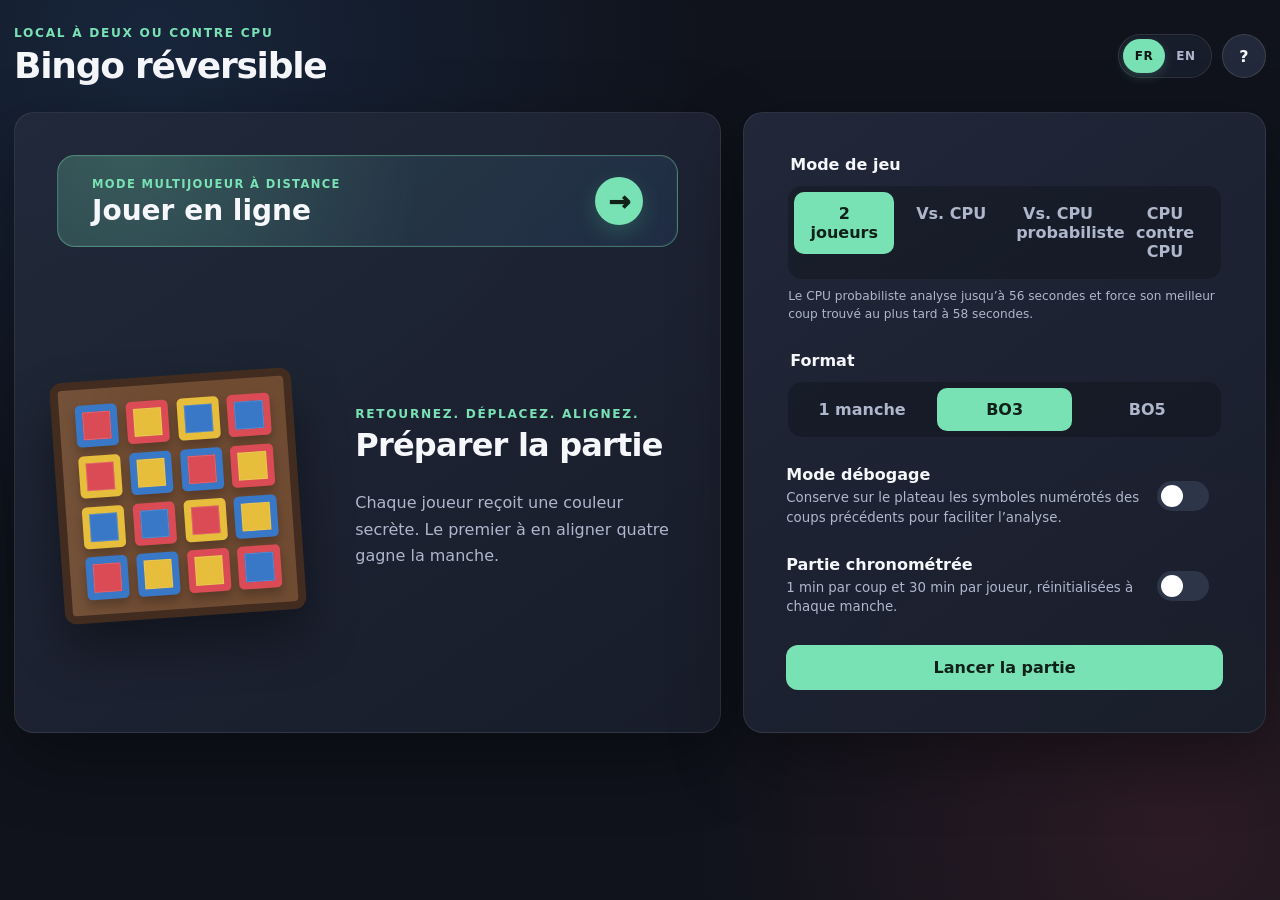
==== commit 14968e36: "Ajoute un accès à la version Online" ====
--- a/index.html
+++ b/index.html
@@ -14,6 +14,7 @@
   <link rel="stylesheet" href="game-upgrade-v3.css?v=1">
   <link rel="stylesheet" href="game-upgrade-v4.css?v=1">
   <link rel="stylesheet" href="game-upgrade-v5.css?v=1">
+  <link rel="stylesheet" href="online-entry.css?v=1">
 </head>
 <body>
   <div class="app-shell">
@@ -28,6 +29,13 @@
     <main>
       <section id="menuScreen" class="screen menu-screen" aria-labelledby="menuTitle">
         <div class="hero-card">
+          <a id="onlineVersionButton" class="online-entry-button" href="online/">
+            <span>
+              <small id="onlineVersionKicker">Mode multijoueur à distance</small>
+              <strong id="onlineVersionLabel">Jouer en ligne</strong>
+            </span>
+            <span class="online-entry-arrow" aria-hidden="true">→</span>
+          </a>
           <div class="hero-board" aria-hidden="true">
             <div class="mini-tile tile-rb" data-face="0"></div>
             <div class="mini-tile tile-yr" data-face="0"></div>
@@ -46,7 +54,7 @@
             <div class="mini-tile tile-yr" data-face="0"></div>
             <div class="mini-tile tile-rb" data-face="1"></div>
           </div>
-          <div>
+          <div class="hero-copy">
             <p class="eyebrow">Retournez. Déplacez. Alignez.</p>
             <h2 id="menuTitle">Préparer la partie</h2>
             <p>Chaque joueur reçoit une couleur secrète. Le premier à en aligner quatre gagne la manche.</p>
@@ -269,5 +277,7 @@
     })();
   </script>
   <script src="js/game-upgrade-v7.js?v=1"></script>
+  <script src="js/game-upgrade-v8.js?v=1"></script>
+  <script src="js/online-entry.js?v=1"></script>
 </body>
-</html>+</html>
--- a/online-entry.css
+++ b/online-entry.css
@@ -0,0 +1,102 @@
+/* Accès direct à la version Online depuis la carte d’accueil locale. */
+
+.hero-card {
+  grid-template-areas:
+    "online online"
+    "board copy";
+  grid-template-rows: auto minmax(0, 1fr);
+}
+
+.hero-card > .hero-board {
+  grid-area: board;
+}
+
+.hero-card > .hero-copy {
+  grid-area: copy;
+}
+
+.online-entry-button {
+  grid-area: online;
+  min-height: 92px;
+  display: flex;
+  align-items: center;
+  justify-content: space-between;
+  gap: 20px;
+  padding: 20px clamp(20px, 4vw, 34px);
+  border: 1px solid rgba(121, 226, 180, .38);
+  border-radius: 18px;
+  color: var(--text);
+  background:
+    radial-gradient(circle at 12% 0, rgba(121, 226, 180, .18), transparent 52%),
+    linear-gradient(135deg, rgba(121, 226, 180, .12), rgba(57, 119, 199, .13));
+  box-shadow: inset 0 0 0 1px rgba(255, 255, 255, .035);
+  text-decoration: none;
+  transition: transform .16s ease, border-color .16s ease, background .16s ease;
+}
+
+.online-entry-button:hover {
+  transform: translateY(-2px);
+  border-color: rgba(121, 226, 180, .72);
+  background:
+    radial-gradient(circle at 12% 0, rgba(121, 226, 180, .25), transparent 52%),
+    linear-gradient(135deg, rgba(121, 226, 180, .17), rgba(57, 119, 199, .18));
+}
+
+.online-entry-button:focus-visible {
+  outline: 3px solid rgba(121, 226, 180, .85);
+  outline-offset: 3px;
+}
+
+.online-entry-button small,
+.online-entry-button strong {
+  display: block;
+}
+
+.online-entry-button small {
+  margin-bottom: 5px;
+  color: var(--accent);
+  font-size: .72rem;
+  font-weight: 900;
+  letter-spacing: .12em;
+  text-transform: uppercase;
+}
+
+.online-entry-button strong {
+  font-size: clamp(1.25rem, 3vw, 1.75rem);
+  line-height: 1.05;
+}
+
+.online-entry-arrow {
+  flex: 0 0 auto;
+  width: 48px;
+  height: 48px;
+  display: grid;
+  place-items: center;
+  border-radius: 50%;
+  color: #102218;
+  background: var(--accent);
+  font-size: 1.65rem;
+  font-weight: 950;
+  box-shadow: 0 8px 22px rgba(71, 201, 144, .24);
+}
+
+@media (max-width: 640px) {
+  .hero-card {
+    grid-template-areas:
+      "online"
+      "board"
+      "copy";
+    grid-template-rows: auto auto auto;
+  }
+
+  .online-entry-button {
+    min-height: 80px;
+    padding: 16px 18px;
+    border-radius: 15px;
+  }
+
+  .online-entry-arrow {
+    width: 42px;
+    height: 42px;
+  }
+}
